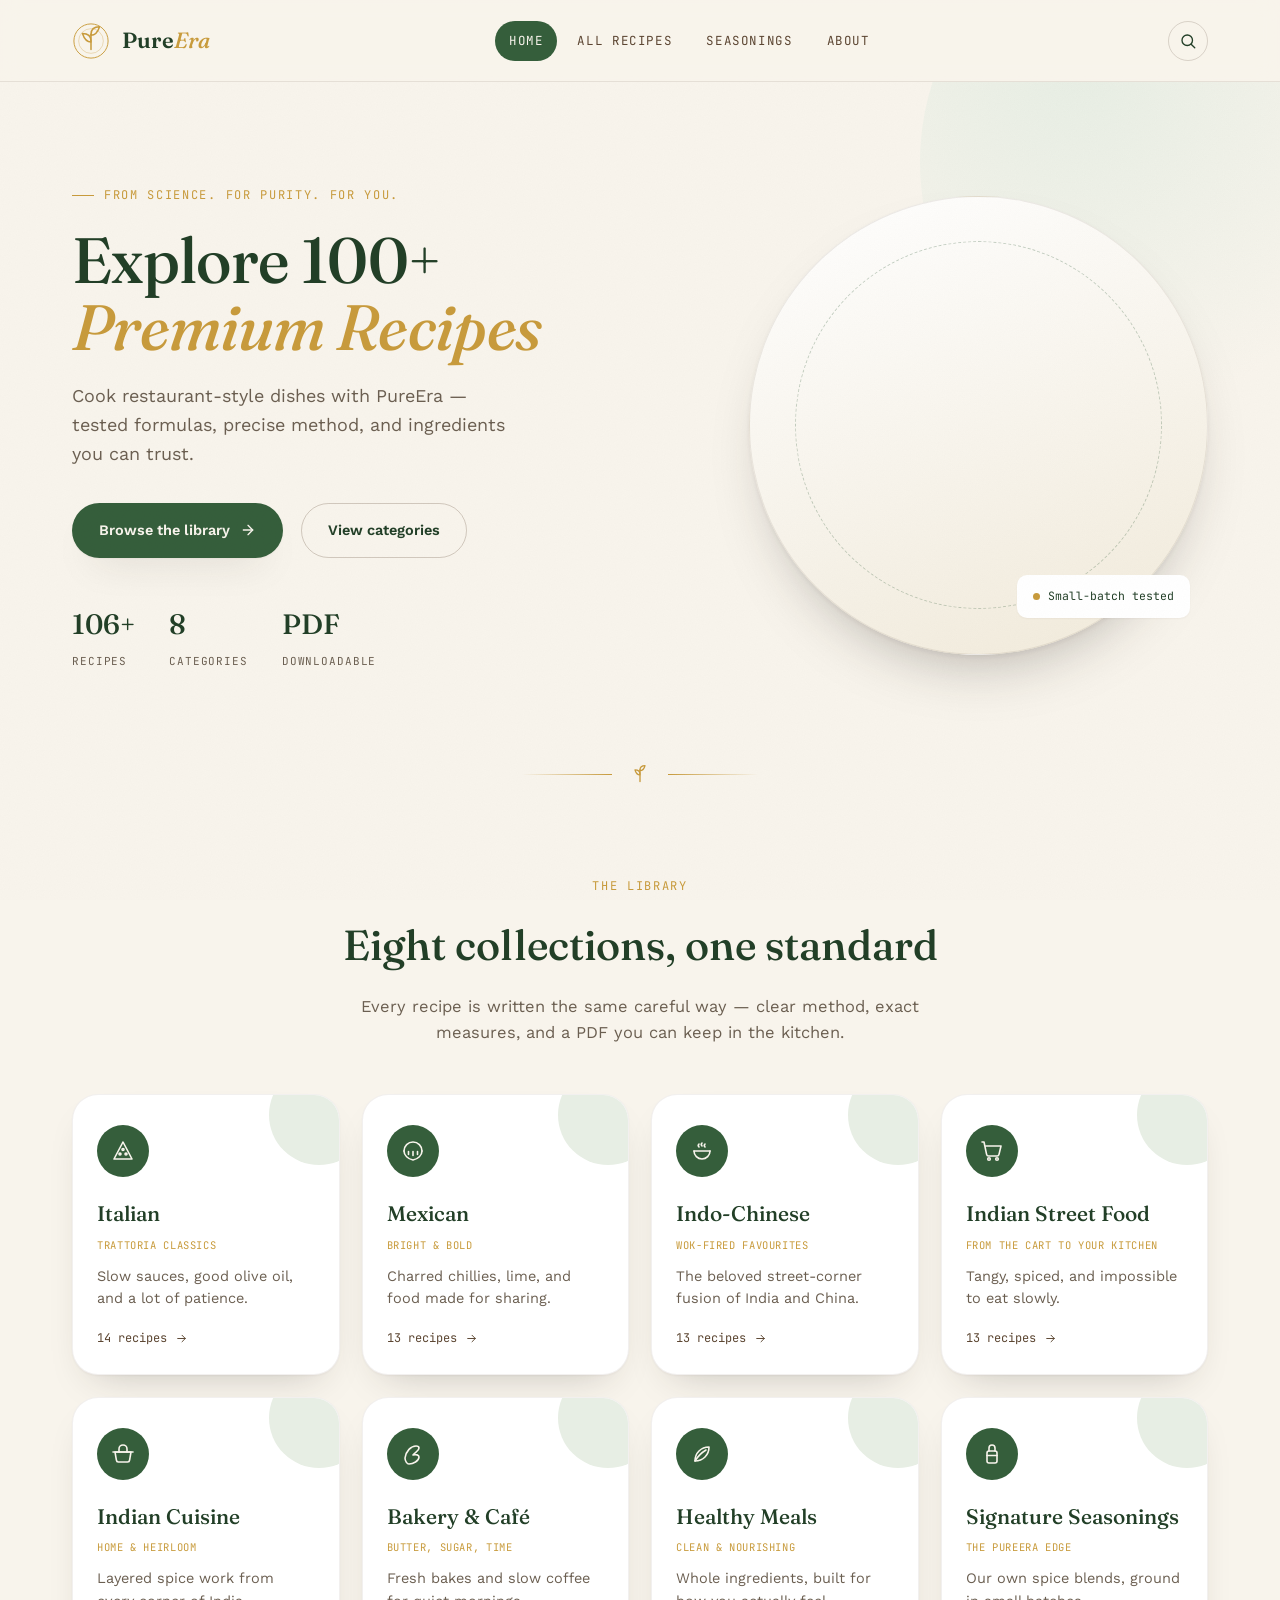
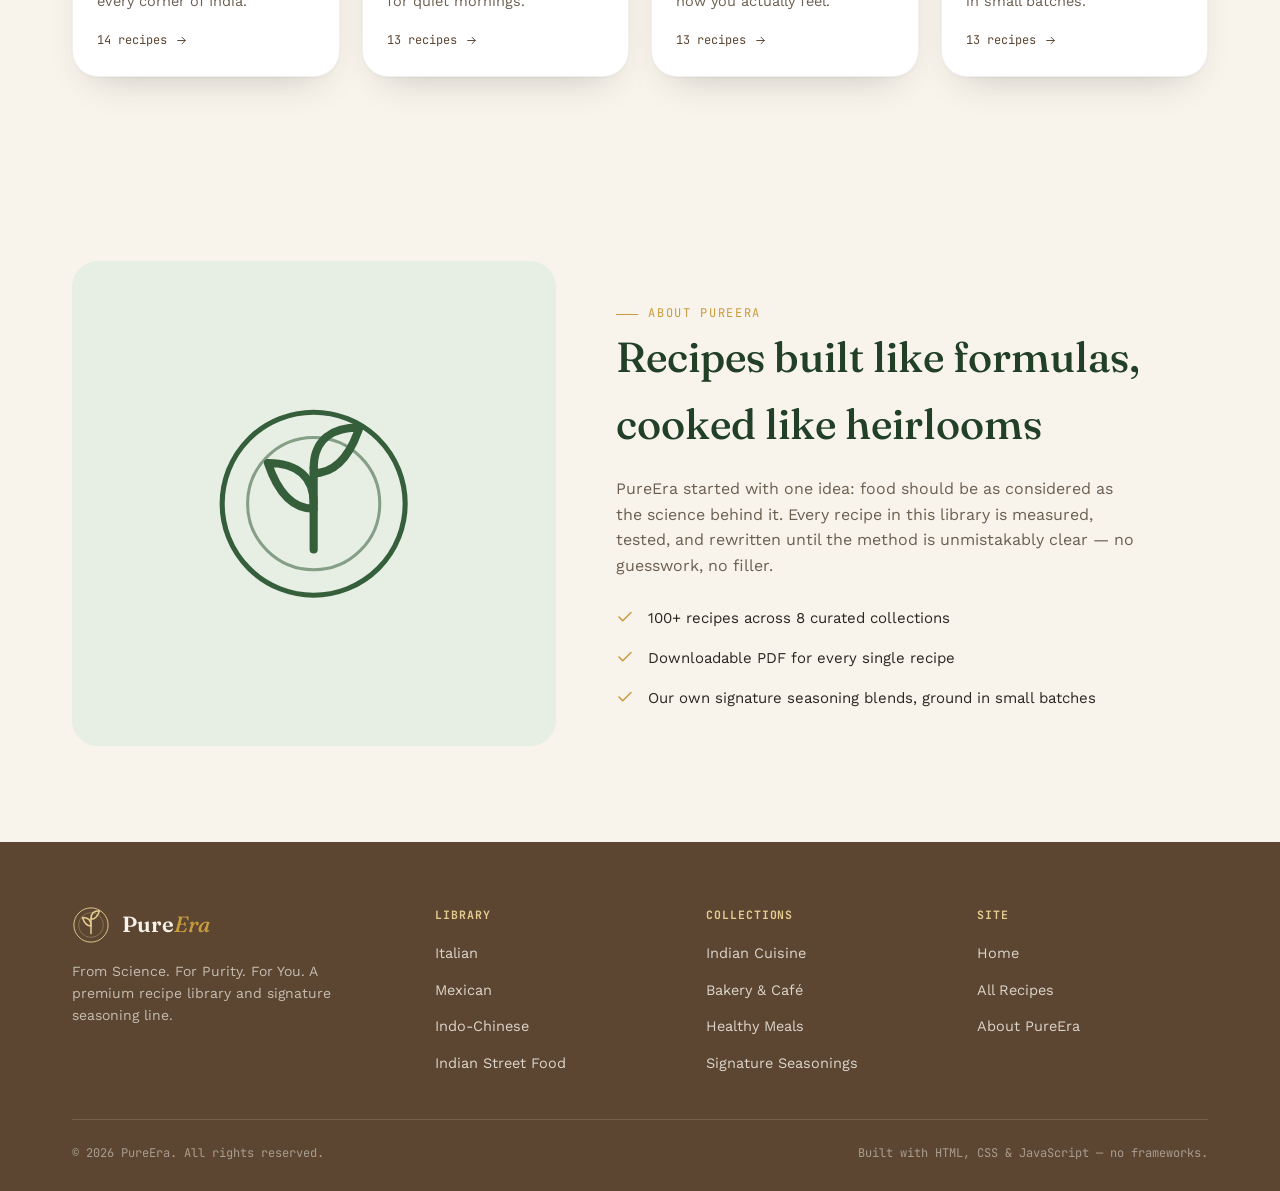
==== index.html @ ce6b92cf "Add files via upload" ====
<!DOCTYPE html>
<html lang="en">
<head>
<meta charset="UTF-8">
<meta name="viewport" content="width=device-width, initial-scale=1.0">
<title>PureEra — Premium Recipe Library</title>
<meta name="description" content="PureEra: 100+ premium recipes across Italian, Mexican, Indo-Chinese, Indian street food, home cuisine, bakery, healthy meals, and signature seasonings.">
<link rel="icon" type="image/svg+xml" href="assets/logo-placeholder.svg">
<link rel="stylesheet" href="style.css">
</head>
<body>

<noscript>
  <div style="max-width:640px;margin:80px auto;padding:24px 28px;font-family:sans-serif;background:#F1EADA;border-radius:16px;text-align:center;">
    <strong>PureEra needs JavaScript enabled.</strong>
    <p>This is a fully static site with no server, but the recipe library, search, and navigation are rendered client-side. Please enable JavaScript to browse the collection.</p>
  </div>
</noscript>

<div class="grain" aria-hidden="true"></div>

<!-- ============================= HEADER ============================= -->
<header class="site-header">
  <div class="wrap">
    <a href="#/" class="brand" aria-label="PureEra home">
      <span class="seal" id="seal-header"></span>
      <span class="brand-word">Pure<em>Era</em></span>
    </a>

    <nav class="main-nav" id="mainNav">
      <a href="#/" data-nav="home">Home</a>
      <a href="#/library" data-nav="library">All Recipes</a>
      <a href="#/library?cat=seasonings" data-nav="seasonings">Seasonings</a>
      <a href="#about" data-nav="about">About</a>
    </nav>

    <div class="header-actions">
      <button class="icon-btn" id="navSearchBtn" aria-label="Search recipes">
        <svg viewBox="0 0 24 24" fill="none" stroke="currentColor" stroke-width="1.8" stroke-linecap="round"><circle cx="11" cy="11" r="7"/><line x1="21" y1="21" x2="16.2" y2="16.2"/></svg>
      </button>
      <button class="nav-toggle" id="navToggle" aria-label="Toggle menu" aria-expanded="false">
        <svg viewBox="0 0 24 24" fill="none" stroke="currentColor" stroke-width="1.8" stroke-linecap="round"><line x1="3" y1="6" x2="21" y2="6"/><line x1="3" y1="12" x2="21" y2="12"/><line x1="3" y1="18" x2="21" y2="18"/></svg>
      </button>
    </div>
  </div>
</header>

<!-- ============================= HOME VIEW ============================= -->
<main id="homeView">

  <!-- HERO -->
  <section class="hero">
    <div class="wrap">
      <div class="hero-copy reveal">
        <span class="eyebrow">From Science. For Purity. For You.</span>
        <h1 class="hero-title">Explore 100+<br><span class="accent">Premium Recipes</span></h1>
        <p class="hero-sub">Cook restaurant-style dishes with PureEra — tested formulas, precise method, and ingredients you can trust.</p>
        <div class="hero-cta">
          <a href="#/library" class="btn btn-primary">
            Browse the library
            <svg viewBox="0 0 24 24" width="16" height="16" fill="none" stroke="currentColor" stroke-width="2" stroke-linecap="round" stroke-linejoin="round"><line x1="5" y1="12" x2="19" y2="12"/><polyline points="12 5 19 12 12 19"/></svg>
          </a>
          <a href="#categories" class="btn btn-ghost">View categories</a>
        </div>
        <div class="hero-stats">
          <div><b id="statRecipes">100+</b><span>Recipes</span></div>
          <div><b id="statCats">8</b><span>Categories</span></div>
          <div><b>PDF</b><span>Downloadable</span></div>
        </div>
      </div>

      <div class="hero-visual reveal">
        <div class="plate"></div>
        <div class="ring"></div>
        <span class="seal-big" id="seal-hero"></span>
        <div class="tag-float"><span class="dot"></span> Small-batch tested</div>
      </div>
    </div>
  </section>

  <div class="divider" aria-hidden="true">
    <span class="line"></span>
    <svg class="sprig-mini" viewBox="0 0 24 24" fill="none" stroke="currentColor" stroke-width="1.6" stroke-linecap="round" stroke-linejoin="round"><path d="M12 21V7"/><path d="M12 7c0-3 2-5 6-5-1 4-3 6-6 6"/><path d="M12 12c0-3-2-5-6-5 1 4 3 6 6 6"/></svg>
    <span class="line rev"></span>
  </div>

  <!-- CATEGORIES -->
  <section class="section" id="categories">
    <div class="wrap">
      <div class="section-head reveal">
        <span class="eyebrow">The Library</span>
        <h2 class="section-title">Eight collections, one standard</h2>
        <p class="section-desc">Every recipe is written the same careful way — clear method, exact measures, and a PDF you can keep in the kitchen.</p>
      </div>
      <div class="category-grid" id="categoryGrid"></div>
    </div>
  </section>

  <!-- ABOUT -->
  <section class="about" id="about">
    <div class="wrap">
      <div class="about-mark reveal">
        <span class="seal" id="seal-about"></span>
      </div>
      <div class="about-copy reveal">
        <span class="eyebrow">About PureEra</span>
        <h2 class="section-title">Recipes built like formulas, cooked like heirlooms</h2>
        <p>PureEra started with one idea: food should be as considered as the science behind it. Every recipe in this library is measured, tested, and rewritten until the method is unmistakably clear — no guesswork, no filler.</p>
        <ul class="about-list">
          <li><svg viewBox="0 0 24 24" fill="none" stroke="currentColor" stroke-width="2" stroke-linecap="round" stroke-linejoin="round"><path d="M20 6 9 17l-5-5"/></svg> 100+ recipes across 8 curated collections</li>
          <li><svg viewBox="0 0 24 24" fill="none" stroke="currentColor" stroke-width="2" stroke-linecap="round" stroke-linejoin="round"><path d="M20 6 9 17l-5-5"/></svg> Downloadable PDF for every single recipe</li>
          <li><svg viewBox="0 0 24 24" fill="none" stroke="currentColor" stroke-width="2" stroke-linecap="round" stroke-linejoin="round"><path d="M20 6 9 17l-5-5"/></svg> Our own signature seasoning blends, ground in small batches</li>
        </ul>
      </div>
    </div>
  </section>

</main>

<!-- ============================= LIBRARY VIEW ============================= -->
<section class="library" id="libraryView" hidden>
  <div class="wrap">
    <div class="section-head reveal">
      <span class="eyebrow" id="libEyebrow">The Library</span>
      <h2 class="section-title" id="libTitle">All Recipes</h2>
      <p class="section-desc" id="libDesc">Search by name, or filter the collection by category.</p>
    </div>

    <div class="lib-toolbar reveal">
      <label class="search-field">
        <svg viewBox="0 0 24 24" fill="none" stroke="currentColor" stroke-width="1.8" stroke-linecap="round"><circle cx="11" cy="11" r="7"/><line x1="21" y1="21" x2="16.2" y2="16.2"/></svg>
        <input type="text" id="searchInput" placeholder="Search recipes — try “pizza” or “paneer”" autocomplete="off" aria-label="Search recipes">
      </label>
      <span class="result-meta" id="resultMeta">106 recipes</span>
    </div>

    <div class="filter-row" id="filterRow" role="group" aria-label="Filter by category"></div>

    <div class="recipe-grid" id="recipeGrid"></div>
  </div>
</section>

<!-- ============================= FOOTER ============================= -->
<footer class="site-footer">
  <div class="wrap">
    <div class="footer-top">
      <div class="footer-brand">
        <a href="#/" class="brand">
          <span class="seal" id="seal-footer"></span>
          <span class="brand-word">Pure<em>Era</em></span>
        </a>
        <p>From Science. For Purity. For You. A premium recipe library and signature seasoning line.</p>
      </div>
      <div class="footer-col">
        <h4>Library</h4>
        <ul id="footerCatsA"></ul>
      </div>
      <div class="footer-col">
        <h4>Collections</h4>
        <ul id="footerCatsB"></ul>
      </div>
      <div class="footer-col">
        <h4>Site</h4>
        <ul>
          <li><a href="#/">Home</a></li>
          <li><a href="#/library">All Recipes</a></li>
          <li><a href="#about">About PureEra</a></li>
        </ul>
      </div>
    </div>
    <div class="footer-bottom">
      <span>© <span id="year"></span> PureEra. All rights reserved.</span>
      <span>Built with HTML, CSS &amp; JavaScript — no frameworks.</span>
    </div>
  </div>
</footer>

<script src="data.js"></script>
<script src="script.js"></script>
</body>
</html>
---- style.css ----
/* ==========================================================================
   PureEra — style.css
   Editorial design system for a premium natural-food recipe library.

   Type:  Fraunces (display)  /  Work Sans (body)  /  JetBrains Mono (labels)
   Color: Cream · Deep Olive · Gold · Soft Brown
   ========================================================================== */

@import url("https://fonts.googleapis.com/css2?family=Fraunces:ital,opsz,wght@0,9..144,400;0,9..144,500;0,9..144,600;1,9..144,500&family=Work+Sans:wght@400;500;600&family=JetBrains+Mono:wght@400;500&display=swap");

/* ---------------------------------- tokens ---------------------------------- */
:root{
  --cream:        #F8F4EC;
  --cream-deep:    #F1EADA;
  --paper:         #FFFFFF;
  --olive:         #355E3B;
  --olive-deep:    #223F27;
  --olive-mist:    #E7EEE4;
  --gold:          #C89B3C;
  --gold-soft:     #E4CB8F;
  --brown:         #5C4632;
  --ink:           #2B2620;
  --ink-soft:      #6B5F51;

  --radius-lg: 26px;
  --radius-md: 16px;
  --radius-sm: 10px;

  --shadow-card: 0 1px 2px rgba(43,38,32,0.04), 0 18px 40px -22px rgba(43,38,32,0.28);
  --shadow-lift: 0 2px 4px rgba(43,38,32,0.06), 0 30px 60px -28px rgba(43,38,32,0.35);

  --font-display: "Fraunces", "Iowan Old Style", Georgia, serif;
  --font-body: "Work Sans", -apple-system, BlinkMacSystemFont, "Segoe UI", sans-serif;
  --font-mono: "JetBrains Mono", ui-monospace, SFMono-Regular, Menlo, monospace;

  --container: 1200px;
  --header-h: 82px;
}

/* ---------------------------------- reset ---------------------------------- */
*, *::before, *::after{ box-sizing: border-box; }
html{ scroll-behavior: smooth; scroll-padding-top: var(--header-h); }
body{
  margin: 0;
  background: var(--cream);
  color: var(--ink);
  font-family: var(--font-body);
  font-size: 16px;
  line-height: 1.6;
  -webkit-font-smoothing: antialiased;
}
img{ max-width: 100%; display: block; }
a{ color: inherit; text-decoration: none; }
button{ font: inherit; cursor: pointer; }
ul{ list-style: none; margin: 0; padding: 0; }
h1,h2,h3,h4,p{ margin: 0; }
svg{ display: block; }

::selection{ background: var(--gold-soft); color: var(--olive-deep); }

:focus-visible{
  outline: 2px solid var(--olive);
  outline-offset: 3px;
  border-radius: 4px;
}

@media (prefers-reduced-motion: reduce){
  *{ animation-duration: 0.001ms !important; animation-iteration-count: 1 !important; transition-duration: 0.001ms !important; scroll-behavior: auto !important; }
}

/* ---------------------------------- layout ---------------------------------- */
.wrap{
  max-width: var(--container);
  margin: 0 auto;
  padding: 0 32px;
}
.grain{
  position: fixed;
  inset: 0;
  pointer-events: none;
  z-index: 2;
  opacity: 0.5;
  mix-blend-mode: multiply;
  background-image: url("data:image/svg+xml;utf8,<svg xmlns='http://www.w3.org/2000/svg' width='140' height='140'><filter id='n'><feTurbulence type='fractalNoise' baseFrequency='0.85' numOctaves='2' stitchTiles='stitch'/><feColorMatrix type='matrix' values='0 0 0 0 0.16  0 0 0 0 0.13  0 0 0 0 0.10  0 0 0 0.028 0'/></filter><rect width='100%25' height='100%25' filter='url(%23n)'/></svg>");
}

.eyebrow{
  font-family: var(--font-mono);
  font-size: 12px;
  letter-spacing: 0.14em;
  text-transform: uppercase;
  color: var(--gold);
  display: inline-flex;
  align-items: center;
  gap: 10px;
}
.eyebrow::before{
  content: "";
  width: 22px;
  height: 1px;
  background: var(--gold);
}

/* ---------------------------------- purity mark (signature element) ---------------------------------- */
.seal{ display: block; }
.seal .ring-outer{ fill: none; stroke: currentColor; stroke-width: 1; }
.seal .ring-inner{ fill: none; stroke: currentColor; stroke-width: 0.6; opacity: 0.55; }
.seal .sprig{ fill: none; stroke: currentColor; stroke-width: 1.6; stroke-linecap: round; stroke-linejoin: round; }

/* ---------------------------------- header ---------------------------------- */
.site-header{
  position: sticky;
  top: 0;
  z-index: 40;
  height: var(--header-h);
  display: flex;
  align-items: center;
  background: rgba(248,244,236,0.86);
  backdrop-filter: blur(10px);
  border-bottom: 1px solid rgba(92,70,50,0.12);
}
.site-header .wrap{
  width: 100%;
  display: flex;
  align-items: center;
  justify-content: space-between;
  gap: 24px;
}
.brand{
  display: flex;
  align-items: center;
  gap: 12px;
  color: var(--olive-deep);
}
.brand .seal{ width: 38px; height: 38px; color: var(--gold); flex-shrink: 0; }
.brand-word{
  font-family: var(--font-display);
  font-weight: 600;
  font-size: 22px;
  letter-spacing: 0.01em;
}
.brand-word em{
  font-style: italic;
  font-weight: 500;
  color: var(--gold);
}

.main-nav{ display: flex; align-items: center; gap: 6px; }
.main-nav a{
  font-family: var(--font-mono);
  font-size: 12.5px;
  letter-spacing: 0.05em;
  text-transform: uppercase;
  color: var(--brown);
  padding: 10px 14px;
  border-radius: 999px;
  transition: background 0.2s ease, color 0.2s ease;
  white-space: nowrap;
}
.main-nav a:hover, .main-nav a.is-active{
  background: var(--olive);
  color: var(--cream);
}

.header-actions{ display: flex; align-items: center; gap: 10px; }
.icon-btn{
  width: 40px; height: 40px;
  border-radius: 50%;
  border: 1px solid rgba(92,70,50,0.2);
  background: transparent;
  color: var(--olive-deep);
  display: flex; align-items: center; justify-content: center;
  transition: border-color 0.2s ease, background 0.2s ease;
}
.icon-btn:hover{ border-color: var(--olive); background: var(--olive-mist); }
.icon-btn svg{ width: 18px; height: 18px; }

.nav-toggle{ display: none; }

/* ---------------------------------- hero ---------------------------------- */
.hero{
  position: relative;
  padding: 96px 0 84px;
  overflow: hidden;
}
.hero::before{
  content: "";
  position: absolute;
  top: -180px; right: -160px;
  width: 520px; height: 520px;
  border-radius: 50%;
  background: radial-gradient(circle at 30% 30%, var(--olive-mist), transparent 70%);
  z-index: 0;
}
.hero .wrap{
  position: relative;
  z-index: 1;
  display: grid;
  grid-template-columns: 1.15fr 0.85fr;
  gap: 56px;
  align-items: center;
}
.hero-copy{ max-width: 560px; }
.hero-copy .eyebrow{ margin-bottom: 22px; }
.hero-title{
  font-family: var(--font-display);
  font-size: clamp(40px, 5vw, 64px);
  line-height: 1.04;
  font-weight: 500;
  color: var(--olive-deep);
  letter-spacing: -0.01em;
}
.hero-title .accent{
  font-style: italic;
  color: var(--gold);
  font-weight: 500;
}
.hero-sub{
  margin-top: 22px;
  font-size: 18px;
  color: var(--ink-soft);
  max-width: 440px;
}
.hero-cta{
  margin-top: 34px;
  display: flex;
  align-items: center;
  gap: 18px;
  flex-wrap: wrap;
}
.btn{
  display: inline-flex;
  align-items: center;
  gap: 10px;
  padding: 15px 26px;
  border-radius: 999px;
  font-size: 14.5px;
  font-weight: 600;
  border: 1px solid transparent;
  transition: transform 0.2s ease, box-shadow 0.2s ease, background 0.2s ease, color 0.2s ease;
}
.btn:hover{ transform: translateY(-2px); }
.btn-primary{
  background: var(--olive);
  color: var(--cream);
  box-shadow: var(--shadow-card);
}
.btn-primary:hover{ background: var(--olive-deep); box-shadow: var(--shadow-lift); }
.btn-ghost{
  background: transparent;
  color: var(--olive-deep);
  border-color: rgba(92,70,50,0.25);
}
.btn-ghost:hover{ border-color: var(--olive); background: var(--olive-mist); }

.hero-stats{
  margin-top: 44px;
  display: flex;
  gap: 34px;
}
.hero-stats div{ font-family: var(--font-mono); }
.hero-stats b{
  display: block;
  font-family: var(--font-display);
  font-size: 28px;
  font-weight: 500;
  color: var(--olive-deep);
}
.hero-stats span{
  font-size: 11px;
  letter-spacing: 0.08em;
  text-transform: uppercase;
  color: var(--ink-soft);
}

/* hero visual: layered botanical seal card */
.hero-visual{
  position: relative;
  display: flex;
  align-items: center;
  justify-content: center;
  aspect-ratio: 1 / 1;
}
.hero-visual .plate{
  position: absolute;
  inset: 0;
  border-radius: 50%;
  background: linear-gradient(160deg, var(--paper), var(--cream-deep));
  box-shadow: var(--shadow-lift);
  border: 1px solid rgba(92,70,50,0.1);
}
.hero-visual .ring{
  position: absolute;
  inset: 10%;
  border-radius: 50%;
  border: 1px dashed rgba(53,94,59,0.28);
  animation: spin 60s linear infinite;
}
.hero-visual .seal-big{
  position: relative;
  width: 46%;
  height: 46%;
  color: var(--olive);
}
.hero-visual .tag-float{
  position: absolute;
  bottom: 8%;
  right: 4%;
  background: var(--paper);
  border-radius: var(--radius-sm);
  padding: 12px 16px;
  box-shadow: var(--shadow-card);
  font-family: var(--font-mono);
  font-size: 11.5px;
  color: var(--olive-deep);
  display: flex;
  align-items: center;
  gap: 8px;
}
.tag-float .dot{ width: 7px; height: 7px; border-radius: 50%; background: var(--gold); }

@keyframes spin{ to{ transform: rotate(360deg); } }

/* ---------------------------------- divider ---------------------------------- */
.divider{
  display: flex;
  align-items: center;
  justify-content: center;
  gap: 18px;
  color: var(--gold);
  margin: 8px 0 0;
}
.divider .line{ height: 1px; width: 90px; background: linear-gradient(90deg, transparent, currentColor); }
.divider .line.rev{ background: linear-gradient(90deg, currentColor, transparent); }
.divider .sprig-mini{ width: 20px; height: 20px; }

/* ---------------------------------- section heading ---------------------------------- */
.section{ padding: 88px 0; }
.section-head{
  max-width: 620px;
  margin: 0 auto 48px;
  text-align: center;
}
.section-head .eyebrow{ justify-content: center; margin-bottom: 16px; }
.section-head .eyebrow::before{ display: none; }
.section-title{
  font-family: var(--font-display);
  font-size: clamp(30px, 3.4vw, 42px);
  font-weight: 500;
  color: var(--olive-deep);
}
.section-desc{
  margin-top: 14px;
  color: var(--ink-soft);
  font-size: 16.5px;
}

/* ---------------------------------- category cards ---------------------------------- */
.category-grid{
  display: grid;
  grid-template-columns: repeat(4, 1fr);
  gap: 22px;
}
.cat-card{
  position: relative;
  background: var(--paper);
  border-radius: var(--radius-lg);
  padding: 30px 24px 26px;
  box-shadow: var(--shadow-card);
  border: 1px solid rgba(92,70,50,0.08);
  transition: transform 0.28s ease, box-shadow 0.28s ease, border-color 0.28s ease;
  text-align: left;
  overflow: hidden;
}
.cat-card::after{
  content: "";
  position: absolute;
  right: -30px; top: -30px;
  width: 100px; height: 100px;
  border-radius: 50%;
  background: var(--olive-mist);
  transition: transform 0.35s ease;
  z-index: 0;
}
.cat-card:hover{
  transform: translateY(-6px);
  box-shadow: var(--shadow-lift);
  border-color: rgba(200,155,60,0.4);
}
.cat-card:hover::after{ transform: scale(1.4); }
.cat-card > *{ position: relative; z-index: 1; }
.cat-icon{
  width: 52px; height: 52px;
  border-radius: 50%;
  background: var(--olive);
  color: var(--cream);
  display: flex; align-items: center; justify-content: center;
  margin-bottom: 20px;
}
.cat-icon svg{ width: 24px; height: 24px; }
.cat-name{
  font-family: var(--font-display);
  font-size: 21px;
  font-weight: 500;
  color: var(--olive-deep);
}
.cat-tag{
  display: block;
  font-family: var(--font-mono);
  font-size: 10.5px;
  letter-spacing: 0.06em;
  text-transform: uppercase;
  color: var(--gold);
  margin-top: 6px;
}
.cat-blurb{
  margin-top: 12px;
  font-size: 14.5px;
  color: var(--ink-soft);
  line-height: 1.55;
}
.cat-count{
  margin-top: 18px;
  font-family: var(--font-mono);
  font-size: 12px;
  color: var(--brown);
  display: flex;
  align-items: center;
  gap: 8px;
}
.cat-count svg{ width: 13px; height: 13px; transition: transform 0.2s ease; }
.cat-card:hover .cat-count svg{ transform: translateX(4px); }

/* ---------------------------------- library / search / filter ---------------------------------- */
.library{
  background: var(--olive-deep);
  color: var(--cream);
  padding: 88px 0 100px;
  position: relative;
}
.library .section-title, .library .cat-name{ color: var(--cream); }
.library .section-desc{ color: rgba(248,244,236,0.68); }
.library .eyebrow{ color: var(--gold-soft); }

.lib-toolbar{
  display: flex;
  gap: 16px;
  align-items: center;
  flex-wrap: wrap;
  margin-bottom: 30px;
  background: rgba(248,244,236,0.06);
  border: 1px solid rgba(248,244,236,0.14);
  border-radius: var(--radius-lg);
  padding: 16px 18px;
}
.search-field{
  flex: 1 1 260px;
  display: flex;
  align-items: center;
  gap: 12px;
  background: var(--cream);
  border-radius: 999px;
  padding: 12px 20px;
}
.search-field svg{ width: 17px; height: 17px; color: var(--brown); flex-shrink: 0; }
.search-field input{
  border: none;
  outline: none;
  background: transparent;
  width: 100%;
  font-family: var(--font-body);
  font-size: 15px;
  color: var(--ink);
}
.search-field input::placeholder{ color: var(--ink-soft); }

.result-meta{
  font-family: var(--font-mono);
  font-size: 12px;
  color: rgba(248,244,236,0.6);
  white-space: nowrap;
}

.filter-row{
  display: flex;
  flex-wrap: wrap;
  gap: 10px;
  margin-bottom: 40px;
}
.chip{
  font-family: var(--font-mono);
  font-size: 12.5px;
  letter-spacing: 0.02em;
  padding: 9px 16px;
  border-radius: 999px;
  border: 1px solid rgba(248,244,236,0.22);
  color: rgba(248,244,236,0.85);
  background: transparent;
  transition: background 0.2s ease, border-color 0.2s ease, color 0.2s ease;
}
.chip:hover{ border-color: var(--gold); }
.chip.is-active{
  background: var(--gold);
  border-color: var(--gold);
  color: var(--olive-deep);
  font-weight: 500;
}

.recipe-grid{
  display: grid;
  grid-template-columns: repeat(3, 1fr);
  gap: 24px;
}
.recipe-card{
  background: var(--cream);
  border-radius: var(--radius-lg);
  overflow: hidden;
  box-shadow: var(--shadow-card);
  display: flex;
  flex-direction: column;
  transition: transform 0.25s ease, box-shadow 0.25s ease;
}
.recipe-card:hover{ transform: translateY(-5px); box-shadow: var(--shadow-lift); }
.recipe-media{
  position: relative;
  aspect-ratio: 4 / 3;
  display: flex;
  align-items: center;
  justify-content: center;
  color: rgba(255,255,255,0.9);
  overflow: hidden;
}
.recipe-media svg{ width: 34%; height: 34%; opacity: 0.92; }
.recipe-media .cat-badge{
  position: absolute;
  top: 12px; left: 12px;
  background: rgba(43,38,32,0.55);
  backdrop-filter: blur(4px);
  color: var(--cream);
  font-family: var(--font-mono);
  font-size: 10px;
  letter-spacing: 0.06em;
  text-transform: uppercase;
  padding: 6px 11px;
  border-radius: 999px;
}
.recipe-body{
  padding: 20px 20px 22px;
  display: flex;
  flex-direction: column;
  gap: 8px;
  flex: 1;
}
.recipe-name{
  font-family: var(--font-display);
  font-size: 19px;
  font-weight: 500;
  color: var(--olive-deep);
  line-height: 1.3;
}
.recipe-desc{
  font-size: 14px;
  color: var(--ink-soft);
  flex: 1;
  line-height: 1.55;
}
.recipe-foot{
  margin-top: 14px;
  display: flex;
  align-items: center;
  justify-content: space-between;
  gap: 10px;
}
.pdf-btn{
  display: inline-flex;
  align-items: center;
  gap: 8px;
  background: var(--olive);
  color: var(--cream);
  font-size: 13px;
  font-weight: 600;
  padding: 11px 16px;
  border-radius: 999px;
  border: none;
  transition: background 0.2s ease, transform 0.2s ease;
  width: 100%;
  justify-content: center;
}
.pdf-btn:hover{ background: var(--olive-deep); transform: translateY(-1px); }
.pdf-btn svg{ width: 15px; height: 15px; }

.empty-state{
  grid-column: 1 / -1;
  text-align: center;
  padding: 70px 20px;
  color: rgba(248,244,236,0.75);
}
.empty-state svg{ width: 46px; height: 46px; margin: 0 auto 18px; color: var(--gold-soft); }
.empty-state h3{ font-family: var(--font-display); font-size: 22px; font-weight: 500; color: var(--cream); }
.empty-state p{ margin-top: 8px; font-size: 14.5px; }

/* ---------------------------------- about strip ---------------------------------- */
.about{
  padding: 96px 0;
}
.about .wrap{
  display: grid;
  grid-template-columns: 0.9fr 1.1fr;
  gap: 60px;
  align-items: center;
}
.about-mark{
  width: 100%;
  aspect-ratio: 1;
  border-radius: var(--radius-lg);
  background: var(--olive-mist);
  display: flex;
  align-items: center;
  justify-content: center;
  color: var(--olive);
  position: relative;
}
.about-mark .seal{ width: 42%; height: 42%; }
.about-copy .section-title{ text-align: left; }
.about-copy p{
  margin-top: 18px;
  color: var(--ink-soft);
  font-size: 16px;
  max-width: 520px;
}
.about-list{
  margin-top: 28px;
  display: flex;
  flex-direction: column;
  gap: 16px;
}
.about-list li{
  display: flex;
  align-items: flex-start;
  gap: 14px;
  font-size: 15px;
  color: var(--ink);
}
.about-list svg{ width: 18px; height: 18px; color: var(--gold); flex-shrink: 0; margin-top: 2px; }

/* ---------------------------------- footer ---------------------------------- */
.site-footer{
  background: var(--brown);
  color: var(--cream);
  padding: 64px 0 28px;
}
.footer-top{
  display: grid;
  grid-template-columns: 1.4fr 1fr 1fr 1fr;
  gap: 40px;
  padding-bottom: 44px;
  border-bottom: 1px solid rgba(248,244,236,0.14);
}
.footer-brand .brand{ color: var(--cream); }
.footer-brand .seal{ color: var(--gold-soft); }
.footer-brand p{
  margin-top: 16px;
  font-size: 14px;
  color: rgba(248,244,236,0.68);
  max-width: 280px;
  line-height: 1.6;
}
.footer-col h4{
  font-family: var(--font-mono);
  font-size: 11.5px;
  letter-spacing: 0.08em;
  text-transform: uppercase;
  color: var(--gold-soft);
  margin-bottom: 16px;
}
.footer-col ul{ display: flex; flex-direction: column; gap: 11px; }
.footer-col a{
  font-size: 14.5px;
  color: rgba(248,244,236,0.82);
  transition: color 0.2s ease;
}
.footer-col a:hover{ color: var(--gold-soft); }
.footer-bottom{
  padding-top: 24px;
  display: flex;
  justify-content: space-between;
  flex-wrap: wrap;
  gap: 12px;
  font-family: var(--font-mono);
  font-size: 12px;
  color: rgba(248,244,236,0.5);
}

/* ---------------------------------- reveal on scroll ---------------------------------- */
.reveal{
  opacity: 0;
  transform: translateY(18px);
  transition: opacity 0.6s ease, transform 0.6s ease;
}
.reveal.is-visible{
  opacity: 1;
  transform: translateY(0);
}

/* ---------------------------------- responsive ---------------------------------- */
@media (max-width: 1080px){
  .category-grid{ grid-template-columns: repeat(2, 1fr); }
  .recipe-grid{ grid-template-columns: repeat(2, 1fr); }
  .hero .wrap{ grid-template-columns: 1fr; }
  .hero-visual{ max-width: 380px; margin: 0 auto; }
  .about .wrap{ grid-template-columns: 1fr; }
  .about-mark{ max-width: 320px; margin: 0 auto; }
  .footer-top{ grid-template-columns: 1fr 1fr; row-gap: 32px; }
}

@media (max-width: 760px){
  :root{ --header-h: 68px; }
  .wrap{ padding: 0 20px; }
  .main-nav{
    position: fixed;
    top: var(--header-h);
    left: 0; right: 0;
    background: var(--cream);
    border-bottom: 1px solid rgba(92,70,50,0.14);
    flex-direction: column;
    align-items: stretch;
    padding: 10px 20px 18px;
    gap: 4px;
    transform: translateY(-8px);
    opacity: 0;
    pointer-events: none;
    transition: opacity 0.2s ease, transform 0.2s ease;
  }
  .main-nav.is-open{ opacity: 1; transform: translateY(0); pointer-events: auto; }
  .main-nav a{ text-align: left; padding: 12px 14px; }
  .nav-toggle{
    display: flex;
    align-items: center; justify-content: center;
    width: 40px; height: 40px;
    border-radius: 50%;
    border: 1px solid rgba(92,70,50,0.2);
    background: transparent;
    color: var(--olive-deep);
  }
  .nav-toggle svg{ width: 18px; height: 18px; }

  .hero{ padding: 56px 0 60px; }
  .hero-stats{ gap: 22px; flex-wrap: wrap; }
  .section{ padding: 64px 0; }
  .category-grid{ grid-template-columns: 1fr; }
  .recipe-grid{ grid-template-columns: 1fr; }
  .lib-toolbar{ flex-direction: column; align-items: stretch; }
  .result-meta{ text-align: center; }
  .footer-top{ grid-template-columns: 1fr; }
  .footer-bottom{ flex-direction: column; text-align: center; }
}

@media (max-width: 420px){
  .hero-title{ font-size: 34px; }
  .brand-word{ font-size: 19px; }
}
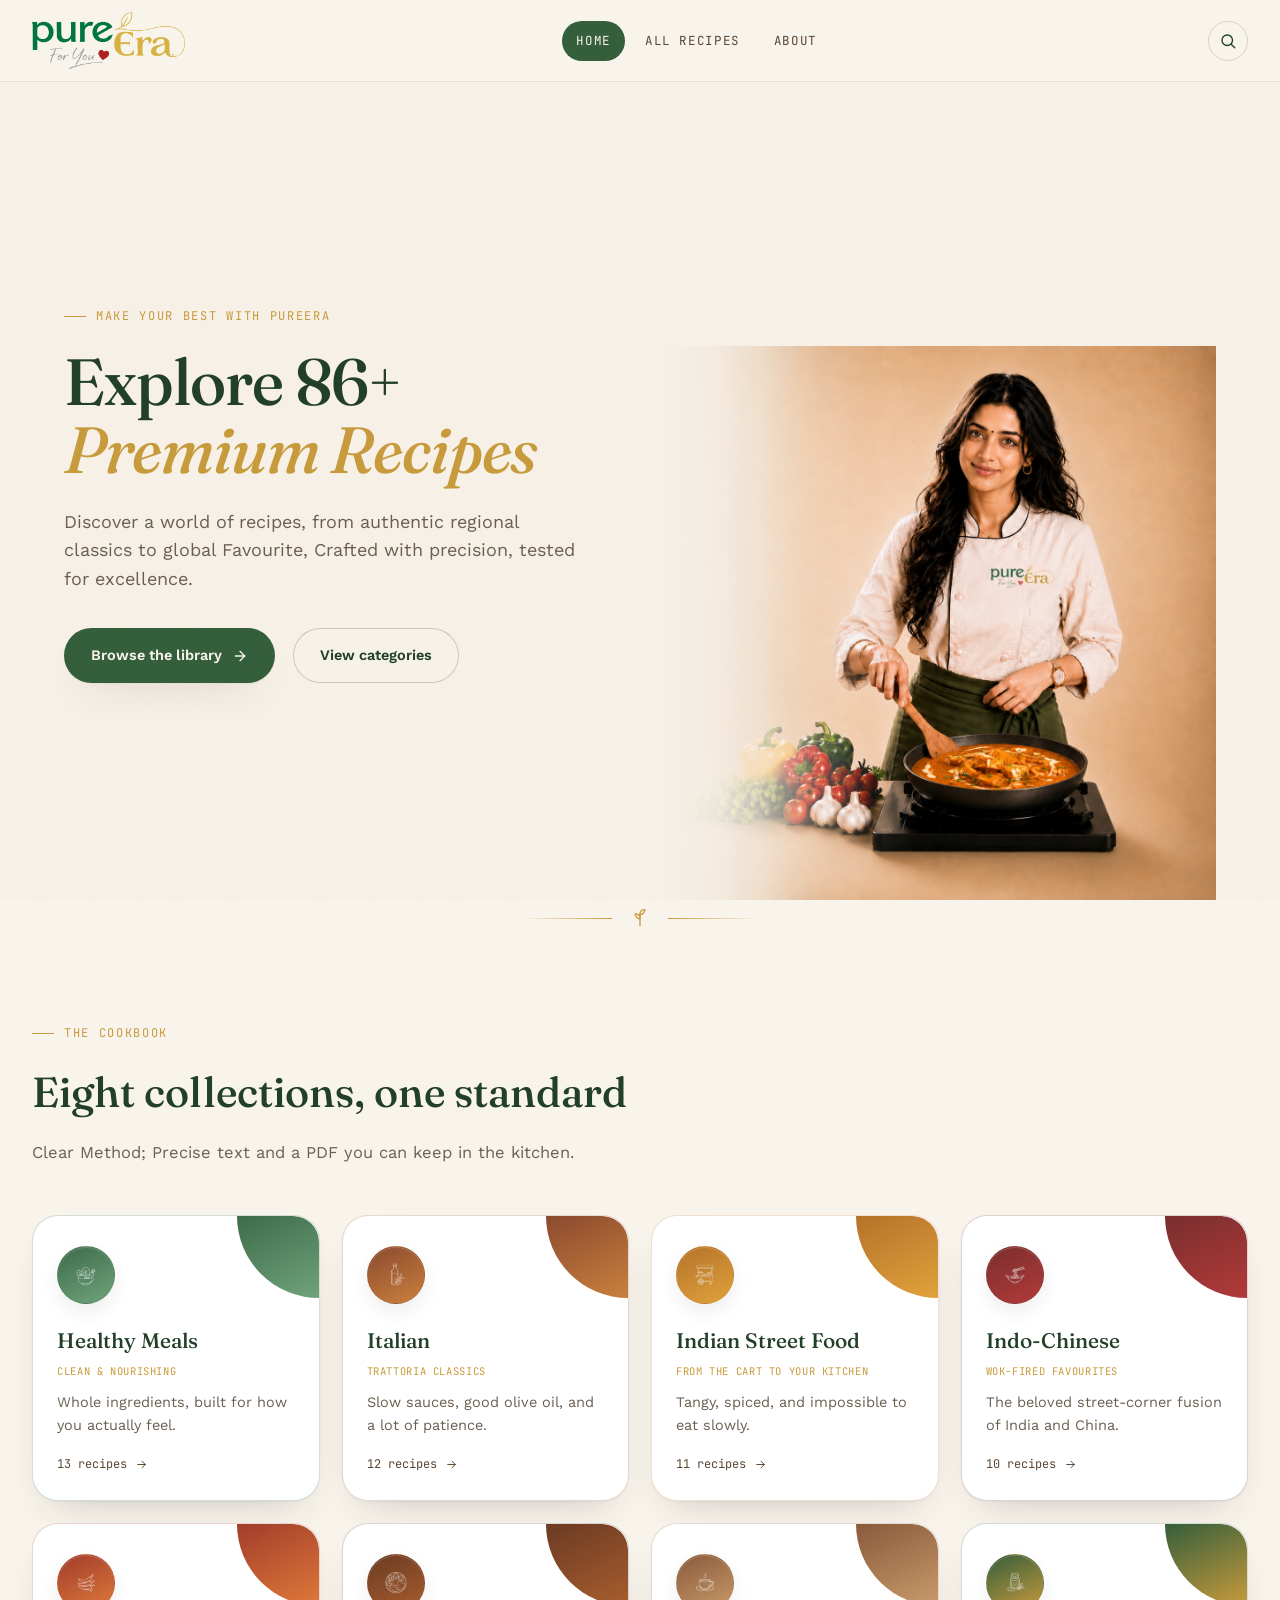
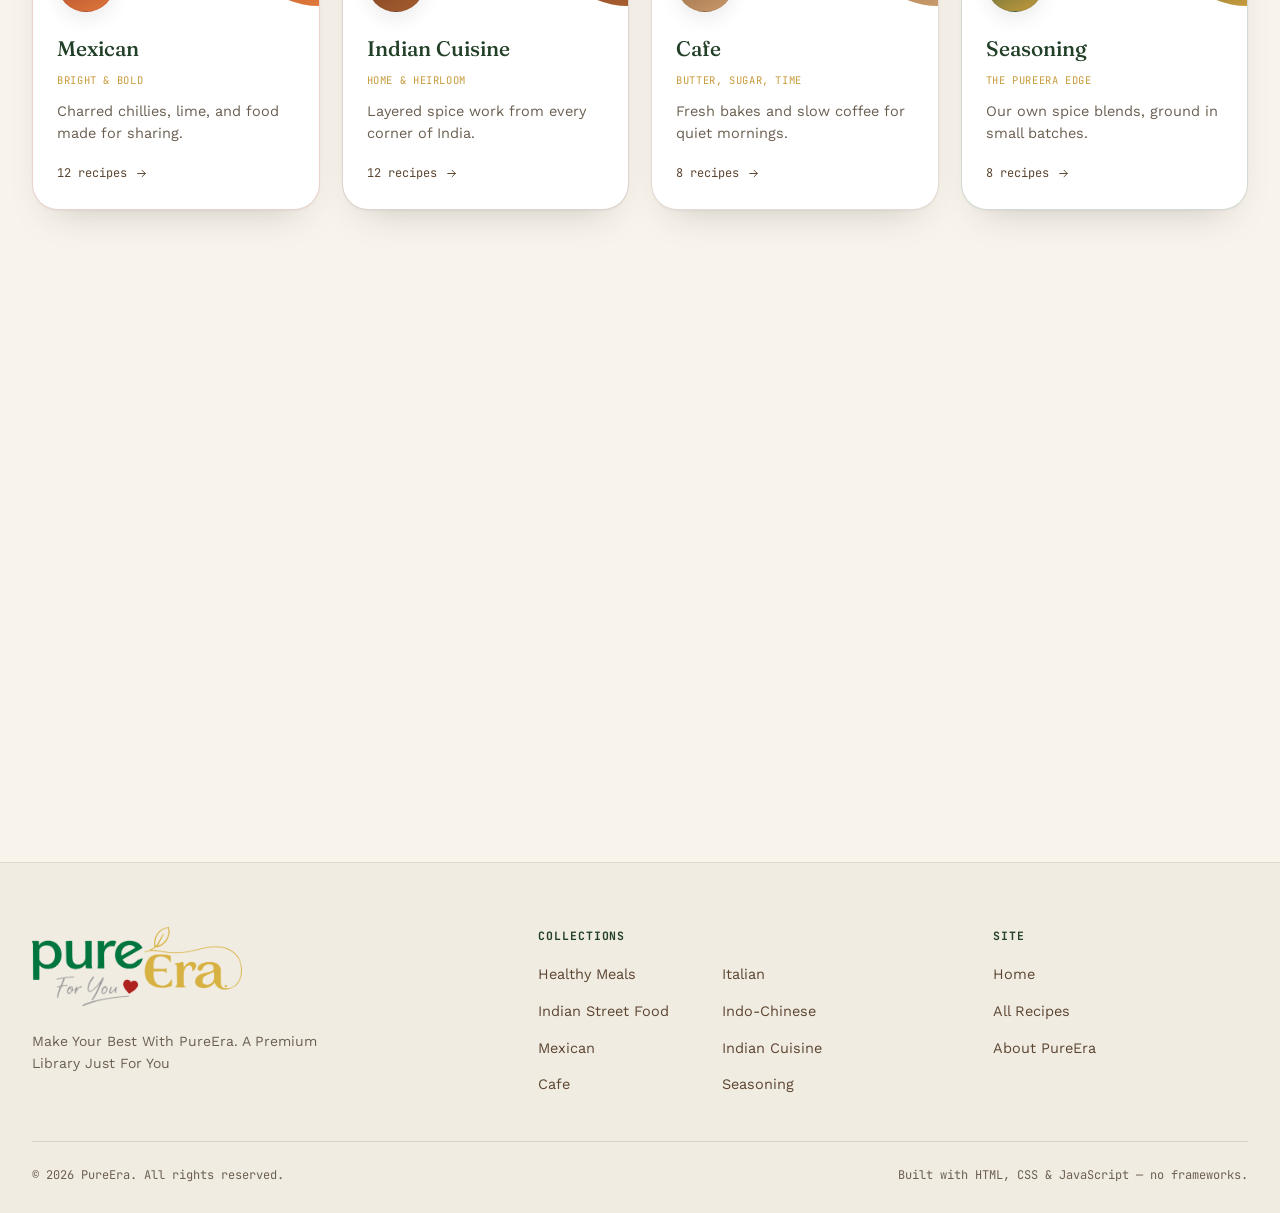
==== commit c1204f60: "New files added" ====
--- a/index.html
+++ b/index.html
@@ -1,12 +1,13 @@
 <!DOCTYPE html>
+<!-- PureEra verified final build: 2026-07-18 v3 -->
 <html lang="en">
 <head>
 <meta charset="UTF-8">
 <meta name="viewport" content="width=device-width, initial-scale=1.0">
 <title>PureEra — Premium Recipe Library</title>
 <meta name="description" content="PureEra: 100+ premium recipes across Italian, Mexican, Indo-Chinese, Indian street food, home cuisine, bakery, healthy meals, and signature seasonings.">
-<link rel="icon" type="image/svg+xml" href="assets/logo-placeholder.svg">
-<link rel="stylesheet" href="style.css">
+<link rel="icon" type="image/png" href="assets/pure-era-logo.png">
+<link rel="stylesheet" href="style.css?v=20260727-v24">
 </head>
 <body>
 
@@ -23,14 +24,12 @@
 <header class="site-header">
   <div class="wrap">
     <a href="#/" class="brand" aria-label="PureEra home">
-      <span class="seal" id="seal-header"></span>
-      <span class="brand-word">Pure<em>Era</em></span>
+      <img class="brand-logo brand-logo-header" src="assets/pure-era-logo.png" alt="Pure Era — For You">
     </a>
 
     <nav class="main-nav" id="mainNav">
       <a href="#/" data-nav="home">Home</a>
       <a href="#/library" data-nav="library">All Recipes</a>
-      <a href="#/library?cat=seasonings" data-nav="seasonings">Seasonings</a>
       <a href="#about" data-nav="about">About</a>
     </nav>
 
@@ -52,9 +51,9 @@
   <section class="hero">
     <div class="wrap">
       <div class="hero-copy reveal">
-        <span class="eyebrow">From Science. For Purity. For You.</span>
-        <h1 class="hero-title">Explore 100+<br><span class="accent">Premium Recipes</span></h1>
-        <p class="hero-sub">Cook restaurant-style dishes with PureEra — tested formulas, precise method, and ingredients you can trust.</p>
+        <span class="eyebrow">Make Your Best With PureEra</span>
+        <h1 class="hero-title">Explore <span id="totalRecipeCount" aria-live="polite"></span><br><span class="accent">Premium Recipes</span></h1>
+        <p class="hero-sub">Discover a world of recipes, from authentic regional classics to global Favourite, Crafted with precision, tested for excellence.</p>
         <div class="hero-cta">
           <a href="#/library" class="btn btn-primary">
             Browse the library
@@ -62,18 +61,9 @@
           </a>
           <a href="#categories" class="btn btn-ghost">View categories</a>
         </div>
-        <div class="hero-stats">
-          <div><b id="statRecipes">100+</b><span>Recipes</span></div>
-          <div><b id="statCats">8</b><span>Categories</span></div>
-          <div><b>PDF</b><span>Downloadable</span></div>
-        </div>
       </div>
-
-      <div class="hero-visual reveal">
-        <div class="plate"></div>
-        <div class="ring"></div>
-        <span class="seal-big" id="seal-hero"></span>
-        <div class="tag-float"><span class="dot"></span> Small-batch tested</div>
+      <div class="hero-art reveal" aria-hidden="true">
+        <img src="assets/pureera-chef-hero-wide.png" alt="">
       </div>
     </div>
   </section>
@@ -87,10 +77,10 @@
   <!-- CATEGORIES -->
   <section class="section" id="categories">
     <div class="wrap">
-      <div class="section-head reveal">
-        <span class="eyebrow">The Library</span>
+      <div class="section-head section-head-left reveal">
+        <span class="eyebrow">THE COOKBOOK</span>
         <h2 class="section-title">Eight collections, one standard</h2>
-        <p class="section-desc">Every recipe is written the same careful way — clear method, exact measures, and a PDF you can keep in the kitchen.</p>
+        <p class="section-desc">Clear Method; Precise text and a PDF you can keep in the kitchen.</p>
       </div>
       <div class="category-grid" id="categoryGrid"></div>
     </div>
@@ -100,14 +90,14 @@
   <section class="about" id="about">
     <div class="wrap">
       <div class="about-mark reveal">
-        <span class="seal" id="seal-about"></span>
+        <img class="about-product-image" src="assets/pureera-products-about.png" alt="PureEra herbs and seasoning product collection">
       </div>
       <div class="about-copy reveal">
         <span class="eyebrow">About PureEra</span>
-        <h2 class="section-title">Recipes built like formulas, cooked like heirlooms</h2>
-        <p>PureEra started with one idea: food should be as considered as the science behind it. Every recipe in this library is measured, tested, and rewritten until the method is unmistakably clear — no guesswork, no filler.</p>
+        <h2 class="section-title">Elevating Every Kitchen</h2>
+        <p>At PureEra, we want to bring a new era of purity to every kitchen. Through our herbs and seasonings, we want every home cook, chef, and food lover to create healthy, restaurant-quality food with confidence. Made without artificial colors or preservatives, PureEra helps make every dish naturally more flavorful.</p>
         <ul class="about-list">
-          <li><svg viewBox="0 0 24 24" fill="none" stroke="currentColor" stroke-width="2" stroke-linecap="round" stroke-linejoin="round"><path d="M20 6 9 17l-5-5"/></svg> 100+ recipes across 8 curated collections</li>
+          <li><svg viewBox="0 0 24 24" fill="none" stroke="currentColor" stroke-width="2" stroke-linecap="round" stroke-linejoin="round"><path d="M20 6 9 17l-5-5"/></svg><span><strong id="aboutRecipeCount" aria-live="polite"></strong> recipes across 8 curated collections</span></li>
           <li><svg viewBox="0 0 24 24" fill="none" stroke="currentColor" stroke-width="2" stroke-linecap="round" stroke-linejoin="round"><path d="M20 6 9 17l-5-5"/></svg> Downloadable PDF for every single recipe</li>
           <li><svg viewBox="0 0 24 24" fill="none" stroke="currentColor" stroke-width="2" stroke-linecap="round" stroke-linejoin="round"><path d="M20 6 9 17l-5-5"/></svg> Our own signature seasoning blends, ground in small batches</li>
         </ul>
@@ -121,7 +111,7 @@
 <section class="library" id="libraryView" hidden>
   <div class="wrap">
     <div class="section-head reveal">
-      <span class="eyebrow" id="libEyebrow">The Library</span>
+      <span class="eyebrow" id="libEyebrow">THE COOKBOOK</span>
       <h2 class="section-title" id="libTitle">All Recipes</h2>
       <p class="section-desc" id="libDesc">Search by name, or filter the collection by category.</p>
     </div>
@@ -131,7 +121,7 @@
         <svg viewBox="0 0 24 24" fill="none" stroke="currentColor" stroke-width="1.8" stroke-linecap="round"><circle cx="11" cy="11" r="7"/><line x1="21" y1="21" x2="16.2" y2="16.2"/></svg>
         <input type="text" id="searchInput" placeholder="Search recipes — try “pizza” or “paneer”" autocomplete="off" aria-label="Search recipes">
       </label>
-      <span class="result-meta" id="resultMeta">106 recipes</span>
+      <span class="result-meta" id="resultMeta" aria-live="polite"></span>
     </div>
 
     <div class="filter-row" id="filterRow" role="group" aria-label="Filter by category"></div>
@@ -140,27 +130,45 @@
   </div>
 </section>
 
+<!-- ============================= RECIPE VIEWER ============================= -->
+<div class="recipe-modal" id="recipeModal" hidden>
+  <div class="recipe-modal-backdrop" data-close-recipe></div>
+  <section class="recipe-modal-card" role="dialog" aria-modal="true" aria-labelledby="recipeModalTitle">
+    <button class="recipe-modal-close" type="button" aria-label="Close recipe" data-close-recipe>&times;</button>
+    <div class="recipe-modal-heading">
+      <span class="eyebrow" id="recipeModalCategory">Recipe</span>
+      <h2 id="recipeModalTitle">Recipe</h2>
+      <p id="recipeModalDescription"></p>
+    </div>
+    <div class="recipe-document-frame">
+      <iframe id="recipePreviewFrame" title="Recipe PDF preview" loading="lazy"></iframe>
+      <div class="recipe-preview-note" id="recipePreviewNote" hidden>
+        Preview is unavailable. Use the button below to open or download the recipe.
+      </div>
+    </div>
+    <div class="recipe-modal-actions">
+      <a class="btn btn-ghost" id="recipeOpenLink" href="#" target="_blank" rel="noopener">Open full recipe</a>
+      <a class="btn btn-primary" id="recipeDownloadLink" href="#" target="_blank" rel="noopener">Download recipe</a>
+    </div>
+  </section>
+</div>
+
 <!-- ============================= FOOTER ============================= -->
 <footer class="site-footer">
   <div class="wrap">
     <div class="footer-top">
       <div class="footer-brand">
-        <a href="#/" class="brand">
-          <span class="seal" id="seal-footer"></span>
-          <span class="brand-word">Pure<em>Era</em></span>
+        <a href="#/" class="brand" aria-label="PureEra home">
+          <img class="brand-logo brand-logo-footer" src="assets/pure-era-logo.png" alt="Pure Era — For You">
         </a>
-        <p>From Science. For Purity. For You. A premium recipe library and signature seasoning line.</p>
+        <p>Make Your Best With PureEra. A Premium Library Just For You</p>
+      </div>
+      <div class="footer-col footer-collections">
+        <h3>Collections</h3>
+        <ul id="footerCats"></ul>
       </div>
       <div class="footer-col">
-        <h4>Library</h4>
-        <ul id="footerCatsA"></ul>
-      </div>
-      <div class="footer-col">
-        <h4>Collections</h4>
-        <ul id="footerCatsB"></ul>
-      </div>
-      <div class="footer-col">
-        <h4>Site</h4>
+        <h3>Site</h3>
         <ul>
           <li><a href="#/">Home</a></li>
           <li><a href="#/library">All Recipes</a></li>
@@ -175,7 +183,7 @@
   </div>
 </footer>
 
-<script src="data.js"></script>
-<script src="script.js"></script>
+<script src="data.js?v=20260727-v24"></script>
+<script src="script.js?v=20260727-v24"></script>
 </body>
 </html>
--- a/style.css
+++ b/style.css
@@ -101,12 +101,6 @@
   background: var(--gold);
 }
 
-/* ---------------------------------- purity mark (signature element) ---------------------------------- */
-.seal{ display: block; }
-.seal .ring-outer{ fill: none; stroke: currentColor; stroke-width: 1; }
-.seal .ring-inner{ fill: none; stroke: currentColor; stroke-width: 0.6; opacity: 0.55; }
-.seal .sprig{ fill: none; stroke: currentColor; stroke-width: 1.6; stroke-linecap: round; stroke-linejoin: round; }
-
 /* ---------------------------------- header ---------------------------------- */
 .site-header{
   position: sticky;
@@ -127,22 +121,18 @@
   gap: 24px;
 }
 .brand{
-  display: flex;
-  align-items: center;
-  gap: 12px;
-  color: var(--olive-deep);
-}
-.brand .seal{ width: 38px; height: 38px; color: var(--gold); flex-shrink: 0; }
-.brand-word{
-  font-family: var(--font-display);
-  font-weight: 600;
-  font-size: 22px;
-  letter-spacing: 0.01em;
-}
-.brand-word em{
-  font-style: italic;
-  font-weight: 500;
-  color: var(--gold);
+  display: inline-flex;
+  align-items: center;
+  flex-shrink: 0;
+}
+.brand-logo{
+  display: block;
+  width: auto;
+  object-fit: contain;
+}
+.brand-logo-header{
+  height: 58px;
+  max-width: 165px;
 }
 
 .main-nav{ display: flex; align-items: center; gap: 6px; }
@@ -180,35 +170,51 @@
 /* ---------------------------------- hero ---------------------------------- */
 .hero{
   position: relative;
-  padding: 96px 0 84px;
   overflow: hidden;
+  min-height: clamp(650px, calc(100vh - var(--header-h)), 820px);
+  background: #F7F1E8;
 }
 .hero::before{
   content: "";
   position: absolute;
-  top: -180px; right: -160px;
-  width: 520px; height: 520px;
-  border-radius: 50%;
-  background: radial-gradient(circle at 30% 30%, var(--olive-mist), transparent 70%);
+  inset: 0;
+  background: url("assets/pureera-chef-hero-wide.png") right bottom / contain no-repeat;
+  -webkit-mask-image: linear-gradient(90deg, transparent 0%, rgba(0,0,0,0.34) 18%, #000 38%, #000 100%);
+  mask-image: linear-gradient(90deg, transparent 0%, rgba(0,0,0,0.34) 18%, #000 38%, #000 100%);
   z-index: 0;
+}
+.hero::after{
+  content: "";
+  position: absolute;
+  inset: 0;
+  background: linear-gradient(90deg, rgba(248,244,236,1) 0%, rgba(248,244,236,0.97) 24%, rgba(248,244,236,0.88) 40%, rgba(248,244,236,0.56) 54%, rgba(248,244,236,0.16) 70%, rgba(248,244,236,0) 84%);
+  z-index: 0;
+  pointer-events: none;
 }
 .hero .wrap{
   position: relative;
   z-index: 1;
-  display: grid;
-  grid-template-columns: 1.15fr 0.85fr;
-  gap: 56px;
-  align-items: center;
-}
-.hero-copy{ max-width: 560px; }
+  max-width: 1440px;
+  min-height: inherit;
+  padding-left: clamp(32px, 5vw, 76px);
+  padding-right: clamp(32px, 5vw, 76px);
+  display: flex;
+  align-items: center;
+}
+.hero-copy{
+  width: min(48%, 590px);
+  padding: 72px 0;
+  position: relative;
+  z-index: 1;
+}
 .hero-copy .eyebrow{ margin-bottom: 22px; }
 .hero-title{
   font-family: var(--font-display);
-  font-size: clamp(40px, 5vw, 64px);
+  font-size: clamp(44px, 5.1vw, 72px);
   line-height: 1.04;
   font-weight: 500;
   color: var(--olive-deep);
-  letter-spacing: -0.01em;
+  letter-spacing: -0.015em;
 }
 .hero-title .accent{
   font-style: italic;
@@ -216,10 +222,10 @@
   font-weight: 500;
 }
 .hero-sub{
-  margin-top: 22px;
+  margin-top: 24px;
   font-size: 18px;
   color: var(--ink-soft);
-  max-width: 440px;
+  max-width: 520px;
 }
 .hero-cta{
   margin-top: 34px;
@@ -231,6 +237,7 @@
 .btn{
   display: inline-flex;
   align-items: center;
+  justify-content: center;
   gap: 10px;
   padding: 15px 26px;
   border-radius: 999px;
@@ -247,79 +254,12 @@
 }
 .btn-primary:hover{ background: var(--olive-deep); box-shadow: var(--shadow-lift); }
 .btn-ghost{
-  background: transparent;
+  background: rgba(248,244,236,0.55);
   color: var(--olive-deep);
   border-color: rgba(92,70,50,0.25);
+  backdrop-filter: blur(4px);
 }
 .btn-ghost:hover{ border-color: var(--olive); background: var(--olive-mist); }
-
-.hero-stats{
-  margin-top: 44px;
-  display: flex;
-  gap: 34px;
-}
-.hero-stats div{ font-family: var(--font-mono); }
-.hero-stats b{
-  display: block;
-  font-family: var(--font-display);
-  font-size: 28px;
-  font-weight: 500;
-  color: var(--olive-deep);
-}
-.hero-stats span{
-  font-size: 11px;
-  letter-spacing: 0.08em;
-  text-transform: uppercase;
-  color: var(--ink-soft);
-}
-
-/* hero visual: layered botanical seal card */
-.hero-visual{
-  position: relative;
-  display: flex;
-  align-items: center;
-  justify-content: center;
-  aspect-ratio: 1 / 1;
-}
-.hero-visual .plate{
-  position: absolute;
-  inset: 0;
-  border-radius: 50%;
-  background: linear-gradient(160deg, var(--paper), var(--cream-deep));
-  box-shadow: var(--shadow-lift);
-  border: 1px solid rgba(92,70,50,0.1);
-}
-.hero-visual .ring{
-  position: absolute;
-  inset: 10%;
-  border-radius: 50%;
-  border: 1px dashed rgba(53,94,59,0.28);
-  animation: spin 60s linear infinite;
-}
-.hero-visual .seal-big{
-  position: relative;
-  width: 46%;
-  height: 46%;
-  color: var(--olive);
-}
-.hero-visual .tag-float{
-  position: absolute;
-  bottom: 8%;
-  right: 4%;
-  background: var(--paper);
-  border-radius: var(--radius-sm);
-  padding: 12px 16px;
-  box-shadow: var(--shadow-card);
-  font-family: var(--font-mono);
-  font-size: 11.5px;
-  color: var(--olive-deep);
-  display: flex;
-  align-items: center;
-  gap: 8px;
-}
-.tag-float .dot{ width: 7px; height: 7px; border-radius: 50%; background: var(--gold); }
-
-@keyframes spin{ to{ transform: rotate(360deg); } }
 
 /* ---------------------------------- divider ---------------------------------- */
 .divider{
@@ -368,6 +308,7 @@
   padding: 30px 24px 26px;
   box-shadow: var(--shadow-card);
   border: 1px solid rgba(92,70,50,0.08);
+  border-color: var(--cat-accent-border, rgba(92,70,50,0.08));
   transition: transform 0.28s ease, box-shadow 0.28s ease, border-color 0.28s ease;
   text-align: left;
   overflow: hidden;
@@ -375,29 +316,39 @@
 .cat-card::after{
   content: "";
   position: absolute;
-  right: -30px; top: -30px;
-  width: 100px; height: 100px;
-  border-radius: 50%;
-  background: var(--olive-mist);
+  right: 0; top: 0;
+  width: 82px; height: 82px;
+  border-radius: 0 var(--radius-lg) 0 100%;
+  transform-origin: top right;
+  background: linear-gradient(155deg, var(--cat-accent, #5C4632), var(--cat-accent-soft, #8C6B4C));
   transition: transform 0.35s ease;
   z-index: 0;
 }
 .cat-card:hover{
   transform: translateY(-6px);
   box-shadow: var(--shadow-lift);
-  border-color: rgba(200,155,60,0.4);
-}
-.cat-card:hover::after{ transform: scale(1.4); }
+  border-color: var(--cat-accent-border, rgba(200,155,60,0.4));
+}
+.cat-card:hover::after{ transform: scale(1.08); }
 .cat-card > *{ position: relative; z-index: 1; }
 .cat-icon{
-  width: 52px; height: 52px;
+  width: 58px; height: 58px;
   border-radius: 50%;
-  background: var(--olive);
-  color: var(--cream);
+  background: linear-gradient(155deg, var(--cat-accent, #5C4632), var(--cat-accent-soft, #8C6B4C));
+  color: #FFFFFF;
+  border: 1px solid var(--cat-accent-icon-ring, rgba(92,70,50,0.12));
+  box-shadow: inset 0 1px 0 rgba(255,255,255,0.18), 0 8px 18px rgba(43,38,32,0.08);
   display: flex; align-items: center; justify-content: center;
   margin-bottom: 20px;
 }
-.cat-icon svg{ width: 24px; height: 24px; }
+.cat-icon-image{
+  width: 44px;
+  height: 44px;
+  object-fit: contain;
+  display: block;
+  filter: brightness(0) invert(1) drop-shadow(0 1px 1px rgba(43,38,32,0.16));
+  opacity: 0.98;
+}
 .cat-name{
   font-family: var(--font-display);
   font-size: 21px;
@@ -530,7 +481,26 @@
   color: rgba(255,255,255,0.9);
   overflow: hidden;
 }
-.recipe-media svg{ width: 34%; height: 34%; opacity: 0.92; }
+.recipe-media .category-art{
+  width: 38%;
+  height: 38%;
+  max-width: 118px;
+  max-height: 118px;
+  object-fit: contain;
+  opacity: 0.96;
+  filter: brightness(0) invert(1) drop-shadow(0 8px 14px rgba(43,38,32,0.12));
+}
+.recipe-media.has-photo{
+  align-items: stretch;
+  justify-content: stretch;
+}
+.recipe-media .recipe-preview-photo{
+  width: 100%;
+  height: 100%;
+  display: block;
+  object-fit: cover;
+  object-position: center top;
+}
 .recipe-media .cat-badge{
   position: absolute;
   top: 12px; left: 12px;
@@ -567,26 +537,39 @@
 .recipe-foot{
   margin-top: 14px;
   display: flex;
-  align-items: center;
-  justify-content: space-between;
-  gap: 10px;
-}
+  flex-direction: column;
+  gap: 9px;
+}
+.view-recipe-btn,
 .pdf-btn{
   display: inline-flex;
   align-items: center;
+  justify-content: center;
   gap: 8px;
+  width: 100%;
+  min-height: 43px;
+  padding: 10px 14px;
+  border-radius: 999px;
+  font-size: 13px;
+  font-weight: 600;
+  transition: background 0.2s ease, color 0.2s ease, transform 0.2s ease, border-color 0.2s ease;
+}
+.view-recipe-btn{
+  border: 1px solid rgba(53,94,59,0.35);
+  background: transparent;
+  color: var(--olive-deep);
+}
+.view-recipe-btn:hover{
+  background: linear-gradient(155deg, var(--cat-accent, #5C4632), var(--cat-accent-soft, #8C6B4C));
+  border-color: var(--olive);
+  transform: translateY(-1px);
+}
+.pdf-btn{
   background: var(--olive);
   color: var(--cream);
-  font-size: 13px;
-  font-weight: 600;
-  padding: 11px 16px;
-  border-radius: 999px;
-  border: none;
-  transition: background 0.2s ease, transform 0.2s ease;
-  width: 100%;
-  justify-content: center;
-}
-.pdf-btn:hover{ background: var(--olive-deep); transform: translateY(-1px); }
+  border: 1px solid var(--olive);
+}
+.pdf-btn:hover{ background: var(--olive-deep); border-color: var(--olive-deep); transform: translateY(-1px); }
 .pdf-btn svg{ width: 15px; height: 15px; }
 
 .empty-state{
@@ -611,16 +594,23 @@
 }
 .about-mark{
   width: 100%;
-  aspect-ratio: 1;
+  aspect-ratio: 2048 / 1257;
   border-radius: var(--radius-lg);
-  background: var(--olive-mist);
+  background: #F1ECE2;
   display: flex;
   align-items: center;
   justify-content: center;
   color: var(--olive);
   position: relative;
-}
-.about-mark .seal{ width: 42%; height: 42%; }
+  overflow: hidden;
+}
+.about-product-image{
+  width: 100%;
+  height: 100%;
+  display: block;
+  object-fit: cover;
+  object-position: center;
+}
 .about-copy .section-title{ text-align: left; }
 .about-copy p{
   margin-top: 18px;
@@ -642,44 +632,153 @@
   color: var(--ink);
 }
 .about-list svg{ width: 18px; height: 18px; color: var(--gold); flex-shrink: 0; margin-top: 2px; }
+.about-list strong{ font-weight: 600; color: var(--olive-deep); }
+
+/* ---------------------------------- recipe modal ---------------------------------- */
+body.modal-open{ overflow: hidden; }
+.recipe-modal[hidden]{ display: none; }
+.recipe-modal{
+  position: fixed;
+  inset: 0;
+  z-index: 100;
+  display: grid;
+  place-items: center;
+  padding: 24px;
+}
+.recipe-modal-backdrop{
+  position: absolute;
+  inset: 0;
+  background: rgba(24,31,24,0.72);
+  backdrop-filter: blur(7px);
+}
+.recipe-modal-card{
+  position: relative;
+  z-index: 1;
+  width: min(920px, 100%);
+  max-height: calc(100vh - 48px);
+  overflow: auto;
+  background: var(--cream);
+  border-radius: var(--radius-lg);
+  padding: clamp(24px, 4vw, 40px);
+  box-shadow: 0 34px 90px rgba(16,22,17,0.4);
+}
+.recipe-modal-close{
+  position: absolute;
+  top: 16px;
+  right: 16px;
+  width: 42px;
+  height: 42px;
+  border-radius: 50%;
+  border: 1px solid rgba(92,70,50,0.18);
+  background: var(--paper);
+  color: var(--olive-deep);
+  font-size: 28px;
+  line-height: 1;
+}
+.recipe-modal-heading{ padding-right: 48px; }
+.recipe-modal-heading .eyebrow{ margin-bottom: 10px; }
+.recipe-modal-heading h2{
+  font-family: var(--font-display);
+  color: var(--olive-deep);
+  font-size: clamp(28px, 4vw, 42px);
+  line-height: 1.1;
+  font-weight: 500;
+}
+.recipe-modal-heading p{
+  margin-top: 12px;
+  color: var(--ink-soft);
+}
+.recipe-document-frame{
+  position: relative;
+  margin-top: 24px;
+  min-height: 440px;
+  border-radius: var(--radius-md);
+  overflow: hidden;
+  border: 1px solid rgba(92,70,50,0.14);
+  background: var(--paper);
+}
+.recipe-document-frame iframe{
+  display: block;
+  width: 100%;
+  height: min(58vh, 600px);
+  min-height: 440px;
+  border: 0;
+  background: var(--paper);
+}
+.recipe-preview-note[hidden]{ display: none; }
+.recipe-preview-note{
+  position: absolute;
+  inset: 0;
+  display: grid;
+  place-items: center;
+  padding: 30px;
+  text-align: center;
+  color: var(--ink-soft);
+}
+.recipe-modal-actions{
+  margin-top: 20px;
+  display: flex;
+  justify-content: flex-end;
+  gap: 12px;
+  flex-wrap: wrap;
+}
 
 /* ---------------------------------- footer ---------------------------------- */
 .site-footer{
-  background: var(--brown);
-  color: var(--cream);
+  background: #F1ECE2;
+  color: var(--ink);
   padding: 64px 0 28px;
+  border-top: 1px solid rgba(92,70,50,0.12);
 }
 .footer-top{
   display: grid;
-  grid-template-columns: 1.4fr 1fr 1fr 1fr;
-  gap: 40px;
+  grid-template-columns: 1.35fr 1.2fr 0.75fr;
+  gap: 48px;
   padding-bottom: 44px;
-  border-bottom: 1px solid rgba(248,244,236,0.14);
-}
-.footer-brand .brand{ color: var(--cream); }
-.footer-brand .seal{ color: var(--gold-soft); }
+  border-bottom: 1px solid rgba(92,70,50,0.16);
+}
+.footer-brand .brand{ color: var(--olive-deep); }
+.brand-logo-footer{
+  width: 210px;
+  max-width: 100%;
+  height: auto;
+}
 .footer-brand p{
   margin-top: 16px;
   font-size: 14px;
-  color: rgba(248,244,236,0.68);
-  max-width: 280px;
+  color: var(--ink-soft);
+  max-width: 320px;
   line-height: 1.6;
 }
-.footer-col h4{
+.footer-col h3{
   font-family: var(--font-mono);
   font-size: 11.5px;
   letter-spacing: 0.08em;
   text-transform: uppercase;
-  color: var(--gold-soft);
+  color: var(--olive-deep);
   margin-bottom: 16px;
 }
 .footer-col ul{ display: flex; flex-direction: column; gap: 11px; }
+.footer-collections{
+  justify-self: start;
+}
+.footer-collections h3{
+  text-align: left;
+}
+.footer-collections ul{
+  display: grid;
+  grid-template-columns: repeat(2, minmax(150px, 1fr));
+  column-gap: 34px;
+  row-gap: 11px;
+  width: min(100%, 390px);
+  margin: 0 auto;
+}
 .footer-col a{
   font-size: 14.5px;
-  color: rgba(248,244,236,0.82);
+  color: var(--brown);
   transition: color 0.2s ease;
 }
-.footer-col a:hover{ color: var(--gold-soft); }
+.footer-col a:hover{ color: var(--olive); }
 .footer-bottom{
   padding-top: 24px;
   display: flex;
@@ -688,7 +787,7 @@
   gap: 12px;
   font-family: var(--font-mono);
   font-size: 12px;
-  color: rgba(248,244,236,0.5);
+  color: var(--ink-soft);
 }
 
 /* ---------------------------------- reveal on scroll ---------------------------------- */
@@ -702,15 +801,133 @@
   transform: translateY(0);
 }
 
+/* ---------------------------------- responsive safety ---------------------------------- */
+html,
+body{
+  width: 100%;
+  max-width: 100%;
+  overflow-x: hidden;
+  overflow-x: clip;
+}
+body > *,
+main,
+section,
+header,
+footer,
+.wrap{
+  max-width: 100%;
+  min-width: 0;
+}
+.wrap{
+  width: 100%;
+}
+.site-header .wrap,
+.hero .wrap,
+.about .wrap,
+.footer-top,
+.lib-toolbar,
+.category-grid,
+.recipe-grid{
+  min-width: 0;
+}
+.category-grid > *,
+.recipe-grid > *,
+.about .wrap > *,
+.footer-top > *,
+.footer-col,
+.search-field,
+.hero-copy,
+.section-head{
+  min-width: 0;
+  max-width: 100%;
+}
+img,
+picture,
+video,
+canvas,
+svg,
+iframe{
+  max-width: 100%;
+}
+input,
+button,
+select,
+textarea{
+  min-width: 0;
+  max-width: 100%;
+}
+.section-title,
+.section-desc,
+.hero-title,
+.hero-sub,
+.cat-name,
+.cat-tag,
+.cat-blurb,
+.recipe-name,
+.recipe-desc,
+.footer-col a{
+  overflow-wrap: anywhere;
+  word-break: normal;
+}
+.cat-card,
+.recipe-card{
+  width: 100%;
+  min-width: 0;
+  max-width: 100%;
+}
+.cat-card{
+  overflow: hidden;
+  overflow: clip;
+}
+
 /* ---------------------------------- responsive ---------------------------------- */
 @media (max-width: 1080px){
   .category-grid{ grid-template-columns: repeat(2, 1fr); }
   .recipe-grid{ grid-template-columns: repeat(2, 1fr); }
-  .hero .wrap{ grid-template-columns: 1fr; }
-  .hero-visual{ max-width: 380px; margin: 0 auto; }
+  .hero{
+    min-height: 760px;
+  }
+  .hero .wrap{
+    min-height: inherit;
+    grid-template-columns: 1fr;
+    padding: 0 32px;
+    gap: 8px;
+    align-items: start;
+  }
+  .hero-copy{
+    width: min(100%, 620px);
+    max-width: 620px;
+    padding: 68px 0 0;
+  }
+  .hero-art{
+    min-height: 0;
+    padding-top: 0;
+    justify-content: center;
+  }
+  .hero-art::before{
+    background: linear-gradient(
+      180deg,
+      rgba(247,241,232,1) 0%,
+      rgba(247,241,232,0.92) 16%,
+      rgba(247,241,232,0.52) 34%,
+      rgba(247,241,232,0.10) 52%,
+      rgba(247,241,232,0) 66%
+    ), linear-gradient(
+      90deg,
+      rgba(247,241,232,0.42) 0%,
+      rgba(247,241,232,0.18) 16%,
+      rgba(247,241,232,0) 34%
+    );
+  }
+  .hero-art img{
+    width: min(100%, 760px);
+    max-height: none;
+    margin: 0 auto;
+  }
   .about .wrap{ grid-template-columns: 1fr; }
-  .about-mark{ max-width: 320px; margin: 0 auto; }
+  .about-mark{ max-width: 720px; margin: 0 auto; }
   .footer-top{ grid-template-columns: 1fr 1fr; row-gap: 32px; }
+  .footer-brand{ grid-column: 1 / -1; }
 }
 
 @media (max-width: 760px){
@@ -744,18 +961,353 @@
   }
   .nav-toggle svg{ width: 18px; height: 18px; }
 
-  .hero{ padding: 56px 0 60px; }
-  .hero-stats{ gap: 22px; flex-wrap: wrap; }
+  .hero{
+    min-height: 0;
+    background: #F7F1E8;
+    padding-bottom: 24px;
+  }
+  .hero .wrap{
+    min-height: 0;
+    grid-template-columns: 1fr;
+    padding: 0 20px;
+    gap: 14px;
+  }
+  .hero-copy{
+    width: 100%;
+    max-width: 100%;
+    padding: 48px 0 0;
+  }
+  .hero-art{
+    min-height: 0;
+    padding-top: 0;
+    justify-content: center;
+  }
+  .hero-art::before{
+    background: linear-gradient(180deg, rgba(247,241,232,0.18) 0%, rgba(247,241,232,0.05) 12%, rgba(247,241,232,0) 26%), linear-gradient(90deg, rgba(247,241,232,0.22) 0%, rgba(247,241,232,0.08) 10%, rgba(247,241,232,0) 18%);
+  }
+  .hero-art img{
+    width: min(100%, 560px);
+    max-height: none;
+    margin: 0 auto;
+  }
+  .hero-title,
+  .hero-sub,
+  .hero-cta{
+    width: 100%;
+    max-width: 100%;
+  }
+  .hero-cta .btn{
+    max-width: 100%;
+    white-space: normal;
+    text-align: center;
+  }
+  .recipe-modal{ padding: 12px; }
+  .recipe-modal-card{ max-height: calc(100vh - 24px); padding: 24px 18px; }
+  .recipe-document-frame,
+  .recipe-document-frame iframe{ min-height: 350px; }
+  .recipe-modal-actions{ flex-direction: column; }
+  .recipe-modal-actions .btn{ width: 100%; }
   .section{ padding: 64px 0; }
-  .category-grid{ grid-template-columns: 1fr; }
+  .section-head{
+    width: 100%;
+    max-width: 100%;
+    padding-inline: 0;
+  }
+  .section-title{
+    max-width: 100%;
+    font-size: clamp(28px, 8.2vw, 34px);
+    line-height: 1.16;
+  }
+  .section-desc{
+    max-width: 100%;
+    font-size: 15px;
+    line-height: 1.55;
+  }
+  .category-grid{ grid-template-columns: minmax(0, 1fr); width: 100%; }
   .recipe-grid{ grid-template-columns: 1fr; }
   .lib-toolbar{ flex-direction: column; align-items: stretch; }
-  .result-meta{ text-align: center; }
-  .footer-top{ grid-template-columns: 1fr; }
-  .footer-bottom{ flex-direction: column; text-align: center; }
+  .result-meta{ text-align: center; white-space: normal; width: 100%; }
+  .site-footer{
+    padding: 46px 0 24px;
+  }
+  .site-footer .wrap{
+    padding: 0 24px;
+  }
+  .footer-top{
+    grid-template-columns: 1fr;
+    gap: 30px;
+    padding-bottom: 30px;
+    text-align: center;
+  }
+  .footer-brand{
+    grid-column: auto;
+    display: flex;
+    flex-direction: column;
+    align-items: center;
+  }
+  .brand-logo-footer{
+    width: min(190px, 72vw);
+  }
+  .footer-brand p{
+    max-width: 290px;
+    margin-top: 12px;
+    font-size: 13px;
+  }
+  .footer-col,
+  .footer-collections{
+    justify-self: stretch;
+    width: 100%;
+  }
+  .footer-col h3,
+  .footer-collections h3{
+    text-align: left;
+    margin-bottom: 14px;
+  }
+  .footer-collections ul{
+    grid-template-columns: repeat(2, minmax(0, 1fr));
+    column-gap: 22px;
+    row-gap: 10px;
+    width: min(100%, 330px);
+    margin: 0 auto;
+    text-align: left;
+  }
+  .footer-col:not(.footer-collections) ul{
+    flex-direction: row;
+    justify-content: center;
+    flex-wrap: wrap;
+    gap: 8px 18px;
+  }
+  .footer-col a{
+    font-size: 13.5px;
+  }
+  .footer-bottom{
+    flex-direction: column;
+    align-items: center;
+    text-align: center;
+    padding-top: 20px;
+    gap: 7px;
+    font-size: 10.5px;
+    line-height: 1.5;
+  }
 }
 
 @media (max-width: 420px){
   .hero-title{ font-size: 34px; }
-  .brand-word{ font-size: 19px; }
-}
+  .brand-logo-header{ height: 48px; max-width: 137px; }
+  .hero::before{
+    height: 335px;
+    background-position: 69% bottom;
+  }
+  .hero-copy{
+    padding: 42px 0 362px;
+  }
+  .hero-cta{
+    gap: 12px;
+  }
+  .btn{
+    padding: 13px 19px;
+    font-size: 13px;
+  }
+  .footer-collections ul{
+    column-gap: 16px;
+  }
+}
+
+@media (max-width: 360px){
+  .wrap,
+  .hero .wrap,
+  .site-footer .wrap{
+    padding-left: 16px;
+    padding-right: 16px;
+  }
+  .site-header .wrap{
+    gap: 10px;
+    padding-left: 12px;
+    padding-right: 12px;
+  }
+  .brand-logo-header{
+    height: 44px;
+    max-width: 120px;
+  }
+  .header-actions{
+    gap: 6px;
+  }
+  .icon-btn,
+  .nav-toggle{
+    width: 38px;
+    height: 38px;
+  }
+  .section-title{
+    font-size: 28px;
+  }
+  .footer-collections ul{
+    column-gap: 12px;
+  }
+  .footer-col a{
+    font-size: 12.5px;
+  }
+}
+
+/* Image-gallery recipes use one full-width View Recipe action. */
+.recipe-foot.recipe-foot-single{grid-template-columns:1fr}
+
+/* Card-level recipe image download uses a button styled like the existing action link. */
+button.pdf-btn{
+  font-family:inherit;
+  cursor:pointer;
+}
+button.pdf-btn:disabled{
+  cursor:wait;
+  opacity:.84;
+  transform:none;
+}
+
+
+/* v24: left-align only the cookbook/collections heading block. */
+#categories .section-head-left{
+  margin-left: 0;
+  margin-right: auto;
+  text-align: left;
+}
+#categories .section-head-left .eyebrow{
+  justify-content: flex-start;
+}
+#categories .section-head-left .eyebrow::before{
+  display: inline-block;
+}
+
+@media (max-width: 760px){
+  #categories .section-head-left{
+    text-align: left;
+  }
+  #categories .section-head-left .eyebrow{
+    justify-content: flex-start;
+  }
+}
+
+
+/* ---------------------------------- v26 hero banner override ---------------------------------- */
+.hero::before,
+.hero::after{
+  display: none !important;
+}
+.hero{
+  background: #F7F1E8;
+}
+.hero .wrap{
+  display: grid !important;
+  grid-template-columns: minmax(0, 560px) minmax(0, 1fr) !important;
+  gap: clamp(18px, 3vw, 38px);
+  align-items: center !important;
+}
+.hero-copy{
+  width: 100% !important;
+  max-width: 560px;
+  padding: 72px 0 !important;
+  position: relative;
+  z-index: 2;
+}
+.hero-art{
+  position: relative;
+  min-width: 0;
+  min-height: inherit;
+  display: flex;
+  align-items: flex-end;
+  justify-content: flex-end;
+  padding-top: 28px;
+}
+.hero-art::before{
+  content: "";
+  position: absolute;
+  inset: 0;
+  background: linear-gradient(90deg,
+    rgba(247,241,232,1) 0%,
+    rgba(247,241,232,0.95) 10%,
+    rgba(247,241,232,0.76) 18%,
+    rgba(247,241,232,0.34) 28%,
+    rgba(247,241,232,0.08) 38%,
+    rgba(247,241,232,0) 46%);
+  z-index: 1;
+  pointer-events: none;
+}
+.hero-art img{
+  position: relative;
+  z-index: 0;
+  display: block;
+  width: min(100%, 1020px);
+  max-width: 100%;
+  height: auto;
+  max-height: calc(100vh - var(--header-h) - 12px);
+  object-fit: contain;
+  object-position: center bottom;
+  margin-left: auto;
+}
+
+@media (max-width: 1080px){
+  .hero{
+    min-height: 760px;
+  }
+  .hero .wrap{
+    grid-template-columns: 1fr !important;
+    gap: 8px;
+    align-items: start !important;
+  }
+  .hero-copy{
+    width: min(100%, 620px) !important;
+    max-width: 620px;
+    padding: 68px 0 0 !important;
+  }
+  .hero-art{
+    min-height: 0;
+    padding-top: 0;
+    justify-content: center;
+  }
+  .hero-art::before{
+    background: linear-gradient(180deg, rgba(247,241,232,0.48) 0%, rgba(247,241,232,0.18) 14%, rgba(247,241,232,0) 32%), linear-gradient(90deg, rgba(247,241,232,0.36) 0%, rgba(247,241,232,0.12) 12%, rgba(247,241,232,0) 22%);
+  }
+  .hero-art img{
+    width: min(100%, 760px);
+    max-height: none;
+    margin: 0 auto;
+  }
+}
+
+@media (max-width: 760px){
+  .hero{
+    min-height: 0;
+    padding-bottom: 24px;
+  }
+  .hero .wrap{
+    grid-template-columns: 1fr !important;
+    gap: 14px;
+  }
+  .hero-copy{
+    width: 100% !important;
+    max-width: 100%;
+    padding: 48px 0 0 !important;
+  }
+  .hero-art{
+    min-height: 0;
+    padding-top: 0;
+    justify-content: center;
+  }
+  .hero-art::before{
+    background: linear-gradient(180deg, rgba(247,241,232,0.18) 0%, rgba(247,241,232,0.05) 12%, rgba(247,241,232,0) 26%), linear-gradient(90deg, rgba(247,241,232,0.22) 0%, rgba(247,241,232,0.08) 10%, rgba(247,241,232,0) 18%);
+  }
+  .hero-art img{
+    width: min(100%, 560px);
+    max-height: none;
+    margin: 0 auto;
+  }
+}
+
+@media (max-width: 420px){
+  .hero-copy{
+    padding: 42px 0 0 !important;
+  }
+  .hero-art img{
+    width: min(100%, 460px);
+  }
+}
+
+/* v27 patch: lighter hero gradient so vegetables and all image details remain fully visible. */
